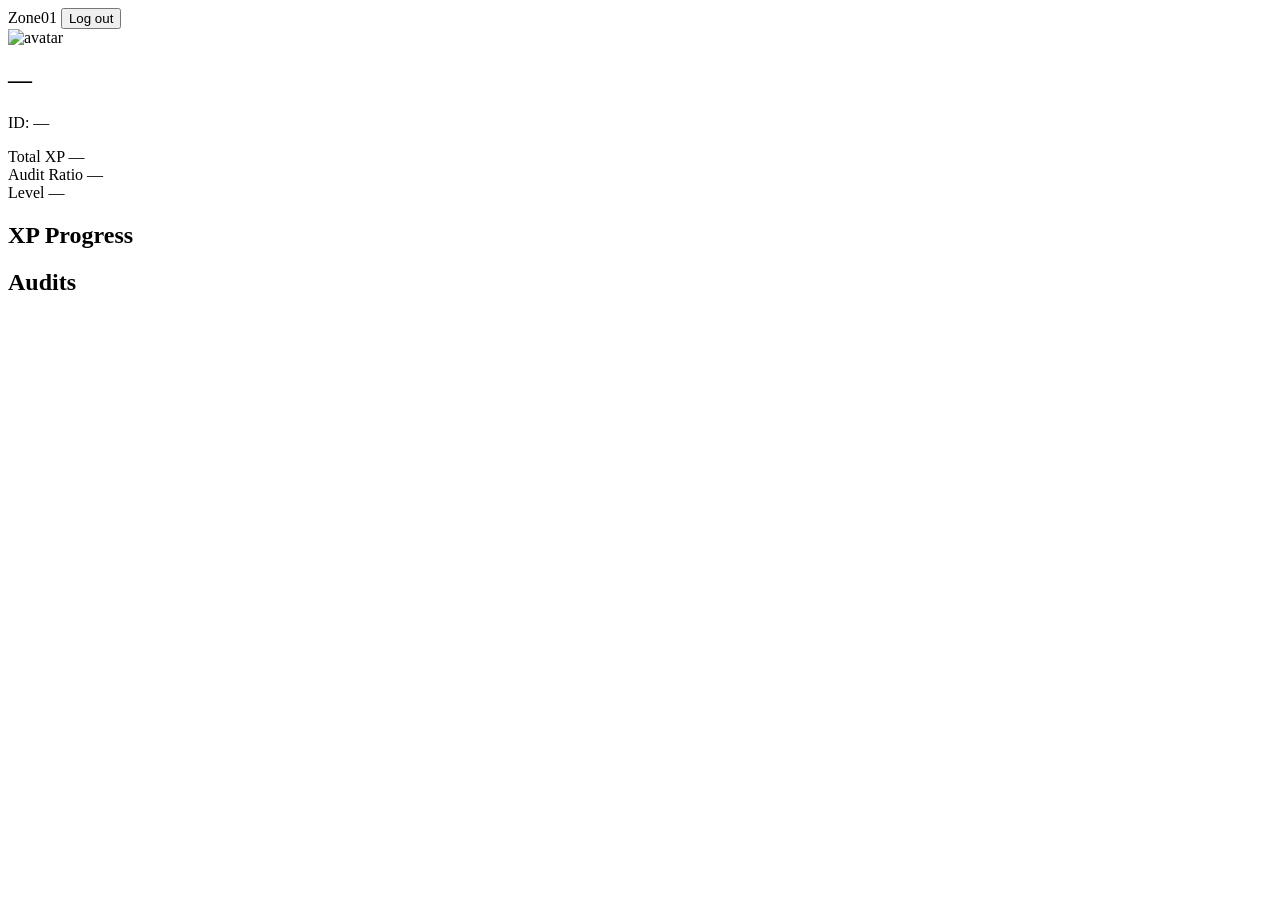
==== profile.html @ c6a388d3 "add profile" ====
<!DOCTYPE html>
<html lang="en">
  <head>
    <meta charset="UTF-8" />
    <meta name="viewport" content="width=device-width, initial-scale=1.0" />
    <link rel="stylesheet" href="./css/profile.css" />
    <link rel="icon" href="./assest/icon.png" />
    <title>Profile</title>
  </head>
  <body>
    <header class="topbar">
      <span class="brand">Zone01</span>
      <button id="logoutBtn" class="logout-btn">Log out</button>
    </header>

    <main class="profile-wrap">
      <section class="card user-card">
        <img id="avatar" class="avatar" alt="avatar" />
        <div>
          <h1 id="userLogin">—</h1>
          <p class="muted" id="userId">ID: —</p>
        </div>
      </section>

      <section class="stats-row">
        <div class="card stat">
          <span class="stat-label">Total XP</span>
          <span class="stat-value" id="xpTotal">—</span>
        </div>
        <div class="card stat">
          <span class="stat-label">Audit Ratio</span>
          <span class="stat-value" id="auditRatio">—</span>
        </div>
        <div class="card stat">
          <span class="stat-label">Level</span>
          <span class="stat-value" id="userLevel">—</span>
        </div>
      </section>

      <section class="graphs-row">
        <div class="card graph-card">
          <h2>XP Progress</h2>
          <div id="xpGraph" class="graph-container"></div>
        </div>
        <div class="card graph-card">
          <h2>Audits</h2>
          <div id="auditGraph" class="graph-container"></div>
        </div>
      </section>
    </main>

    <script type="module" src="./js/main.js"></script>
  </body>
</html>
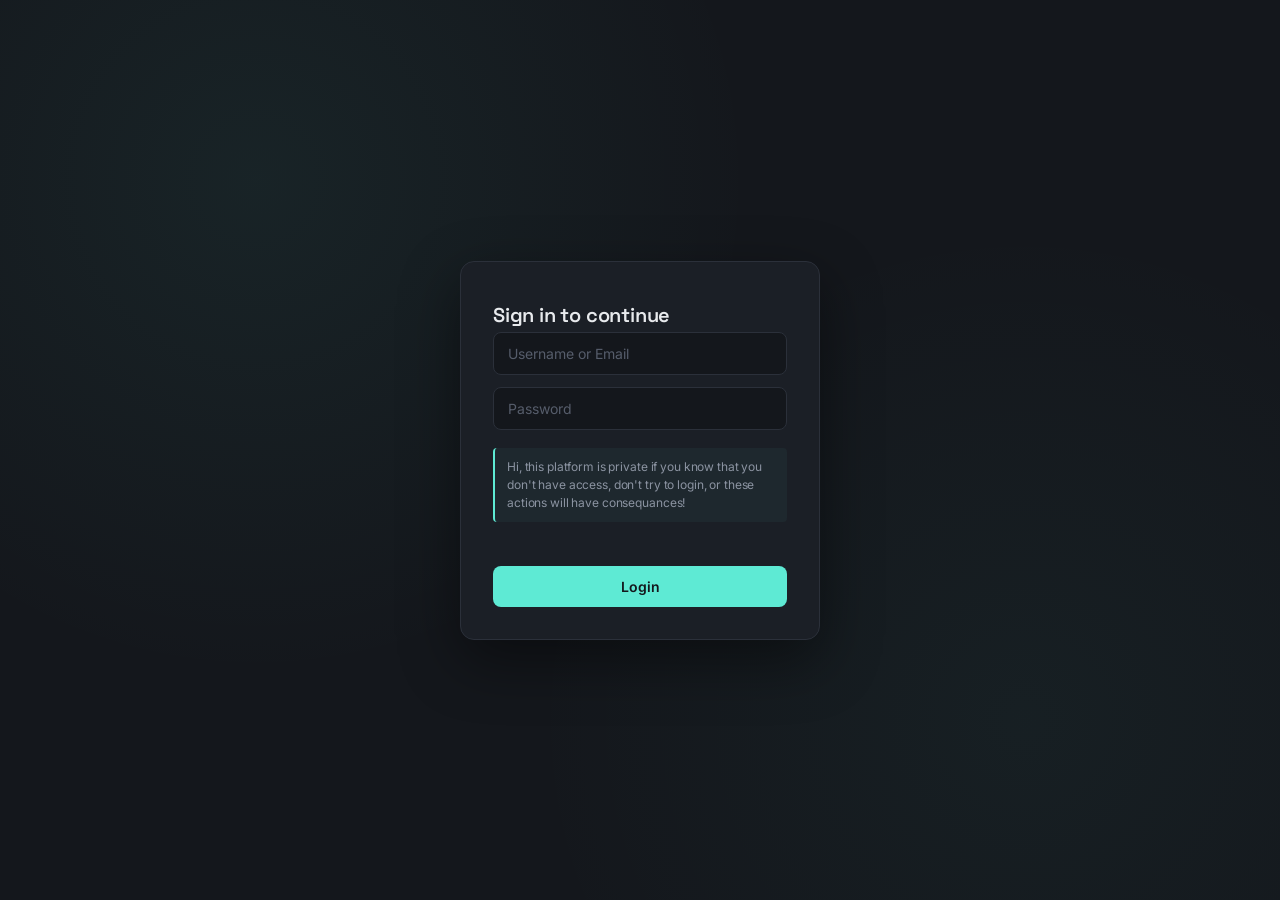
==== commit 3ab4f711: "change from xp to number of valid and faild" ====
--- a/profile.html
+++ b/profile.html
@@ -1,4 +1,4 @@
-<!DOCTYPE html>
+<!doctype html>
 <html lang="en">
   <head>
     <meta charset="UTF-8" />
@@ -7,6 +7,7 @@
     <link rel="icon" href="./assest/icon.png" />
     <title>Profile</title>
   </head>
+
   <body>
     <header class="topbar">
       <span class="brand">Zone01</span>
@@ -15,7 +16,8 @@
 
     <main class="profile-wrap">
       <section class="card user-card">
-        <img id="avatar" class="avatar" alt="avatar" />
+        <img id="avatar" class="avatar" alt="Avatar" />
+
         <div>
           <h1 id="userLogin">—</h1>
           <p class="muted" id="userId">ID: —</p>
@@ -23,7 +25,7 @@
       </section>
 
       <section class="stats-row">
-        <div class="card stat">
+                <div class="card stat">
           <span class="stat-label">Total XP</span>
           <span class="stat-value" id="xpTotal">—</span>
         </div>
@@ -31,6 +33,7 @@
           <span class="stat-label">Audit Ratio</span>
           <span class="stat-value" id="auditRatio">—</span>
         </div>
+
         <div class="card stat">
           <span class="stat-label">Level</span>
           <span class="stat-value" id="userLevel">—</span>
@@ -39,9 +42,10 @@
 
       <section class="graphs-row">
         <div class="card graph-card">
-          <h2>XP Progress</h2>
-          <div id="xpGraph" class="graph-container"></div>
+          <h2>Passed / Failed</h2>
+          <div id="resultGraph" class="graph-container"></div>
         </div>
+
         <div class="card graph-card">
           <h2>Audits</h2>
           <div id="auditGraph" class="graph-container"></div>
--- a/css/profile.css
+++ b/css/profile.css
@@ -0,0 +1,223 @@
+/* Profile — CSS
+   Palette: ink #14171C, panel #1B1F26, line #2B303A, text #E8EAED,
+            muted #8B93A1, accent #5EEAD4
+   Type: 'Space Grotesk' for headings, 'Inter' for body
+   (kept consistent with login.css)
+*/
+
+@import url('https://fonts.googleapis.com/css2?family=Space+Grotesk:wght@500;600&family=Inter:wght@400;500;600&display=swap');
+
+* {
+  box-sizing: border-box;
+}
+
+body {
+  margin: 0;
+  min-height: 100vh;
+  background: #14171c;
+  background-image: radial-gradient(
+      circle at 20% 20%,
+      rgba(94, 234, 212, 0.06),
+      transparent 40%
+    ),
+    radial-gradient(
+      circle at 80% 80%,
+      rgba(94, 234, 212, 0.04),
+      transparent 40%
+    );
+  font-family: 'Inter', -apple-system, BlinkMacSystemFont, sans-serif;
+  color: #e8eaed;
+}
+
+/* ---------- Topbar ---------- */
+
+.topbar {
+  display: flex;
+  align-items: center;
+  justify-content: space-between;
+  padding: 18px 32px;
+  border-bottom: 1px solid #2b303a;
+  background: rgba(27, 31, 38, 0.6);
+  backdrop-filter: blur(6px);
+  position: sticky;
+  top: 0;
+  z-index: 10;
+}
+
+.brand {
+  font-family: 'Space Grotesk', sans-serif;
+  font-weight: 600;
+  font-size: 18px;
+  letter-spacing: -0.01em;
+  color: #5eead4;
+}
+
+.logout-btn {
+  background: transparent;
+  border: 1px solid #2b303a;
+  color: #e8eaed;
+  padding: 8px 16px;
+  border-radius: 8px;
+  font-family: 'Inter', sans-serif;
+  font-size: 13px;
+  font-weight: 500;
+  cursor: pointer;
+  transition: border-color 0.15s ease, color 0.15s ease;
+}
+
+.logout-btn:hover {
+  border-color: #5eead4;
+  color: #5eead4;
+}
+
+/* ---------- Layout ---------- */
+
+.profile-wrap {
+  max-width: 960px;
+  margin: 0 auto;
+  padding: 32px 24px 64px;
+  display: flex;
+  flex-direction: column;
+  gap: 20px;
+}
+
+.card {
+  background: #1b1f26;
+  border: 1px solid #2b303a;
+  border-radius: 14px;
+  box-shadow: 0 20px 60px rgba(0, 0, 0, 0.35);
+}
+
+/* ---------- User card ---------- */
+
+.user-card {
+  display: flex;
+  align-items: center;
+  gap: 20px;
+  padding: 28px 32px;
+}
+
+.avatar {
+  width: 64px;
+  height: 64px;
+  flex-shrink: 0;
+  border-radius: 50%;
+  background: rgba(94, 234, 212, 0.1);
+  border: 1px solid #2b303a;
+  color: #5eead4;
+  display: flex;
+  align-items: center;
+  justify-content: center;
+  font-family: 'Space Grotesk', sans-serif;
+  font-size: 24px;
+  font-weight: 600;
+  text-transform: uppercase;
+}
+
+.user-card h1 {
+  margin: 0 0 4px;
+  font-family: 'Space Grotesk', sans-serif;
+  font-weight: 600;
+  font-size: 22px;
+  letter-spacing: -0.01em;
+}
+
+.muted {
+  margin: 0;
+  color: #8b93a1;
+  font-size: 13px;
+}
+
+/* ---------- Stats row ---------- */
+
+.stats-row {
+  display: grid;
+  grid-template-columns: repeat(auto-fit, minmax(180px, 1fr));
+  gap: 20px;
+}
+.stat {
+  padding: 22px 24px;
+  display: flex;
+  flex-direction: column;
+  gap: 8px;
+}
+
+.stat-label {
+  font-size: 12px;
+  color: #8b93a1;
+  text-transform: uppercase;
+  letter-spacing: 0.05em;
+}
+
+.stat-value {
+  font-family: 'Space Grotesk', sans-serif;
+  font-size: 26px;
+  font-weight: 600;
+  color: #5eead4;
+}
+
+/* ---------- Graphs row ---------- */
+
+.graphs-row {
+  display: grid;
+  grid-template-columns: 1fr 1fr;
+  gap: 20px;
+}
+
+.graph-card {
+  padding: 24px;
+}
+
+.graph-card h2 {
+  margin: 0 0 16px;
+  font-family: 'Space Grotesk', sans-serif;
+  font-weight: 600;
+  font-size: 15px;
+  color: #e8eaed;
+}
+
+.graph-container {
+  width: 100%;
+  min-height: 220px;
+  border: 1px solid #2b303a;
+  border-radius: 10px;
+  background: #14171c;
+  display: flex;
+  align-items: center;
+  justify-content: center;
+}
+
+.graph-container svg {
+  width: 100%;
+  height: 100%;
+}
+
+/* ---------- Responsive ---------- */
+
+@media (max-width: 900px) {
+  .stats-row {
+    grid-template-columns: repeat(2, 1fr);
+  }
+
+  .graphs-row {
+    grid-template-columns: 1fr;
+  }
+}
+
+@media (max-width: 720px) {
+  .stats-row {
+    grid-template-columns: 1fr;
+  }
+
+  .user-card {
+    flex-direction: column;
+    align-items: flex-start;
+    text-align: left;
+  }
+}
+
+@media (prefers-reduced-motion: reduce) {
+  .logout-btn {
+    transition: none;
+  }
+}
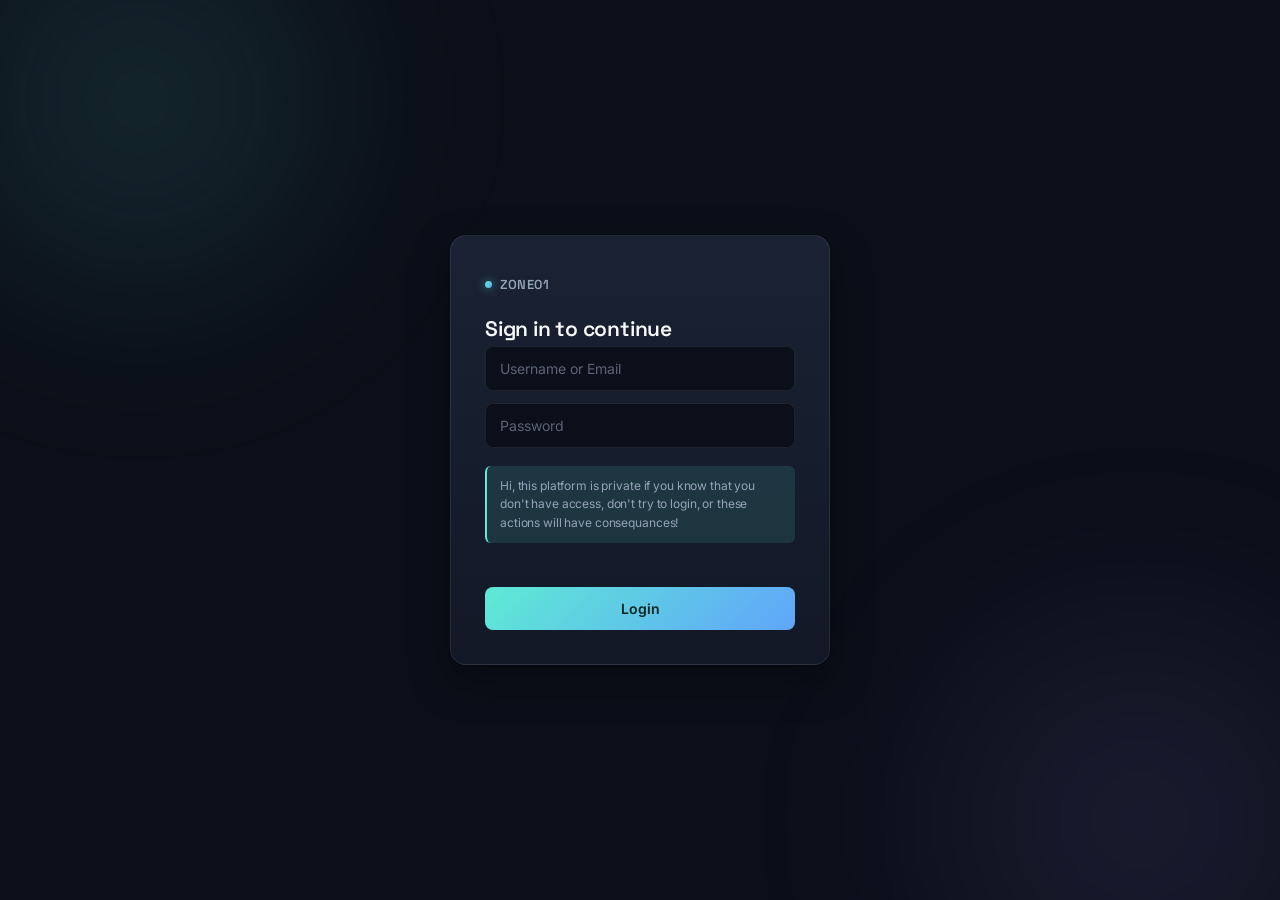
==== commit abc2de6d: "refactor" ====
--- a/profile.html
+++ b/profile.html
@@ -9,45 +9,89 @@
   </head>
 
   <body>
+    <div class="bg-glow bg-glow--one"></div>
+    <div class="bg-glow bg-glow--two"></div>
+
     <header class="topbar">
-      <span class="brand">Zone01</span>
-      <button id="logoutBtn" class="logout-btn">Log out</button>
+      <span class="brand">
+        <span class="brand__dot"></span>
+        Zone01
+      </span>
+      <button id="logoutBtn" class="logout-btn">
+        <span>Log out</span>
+      </button>
     </header>
 
     <main class="profile-wrap">
       <section class="card user-card">
-        <img id="avatar" class="avatar" alt="Avatar" />
+        <div class="avatar-ring">
+          <img id="avatar" class="avatar" alt="Avatar" />
+        </div>
 
-        <div>
+        <div class="user-card__info">
+          <span class="eyebrow">Developer profile</span>
           <h1 id="userLogin">—</h1>
           <p class="muted" id="userId">ID: —</p>
         </div>
       </section>
 
       <section class="stats-row">
-                <div class="card stat">
+        <div class="card stat">
+          <div class="stat__icon stat__icon--xp">
+            <svg viewBox="0 0 24 24" fill="none" xmlns="http://www.w3.org/2000/svg">
+              <path d="M13 2 4 14h6l-1 8 9-12h-6l1-8Z" stroke="currentColor" stroke-width="1.6" stroke-linejoin="round" stroke-linecap="round"/>
+            </svg>
+          </div>
           <span class="stat-label">Total XP</span>
           <span class="stat-value" id="xpTotal">—</span>
         </div>
+
         <div class="card stat">
+          <div class="stat__icon stat__icon--audit">
+            <svg viewBox="0 0 24 24" fill="none" xmlns="http://www.w3.org/2000/svg">
+              <path d="M12 3 4 6v6c0 4.4 3.2 7.9 8 9 4.8-1.1 8-4.6 8-9V6l-8-3Z" stroke="currentColor" stroke-width="1.6" stroke-linejoin="round"/>
+              <path d="m9 12 2 2 4-4" stroke="currentColor" stroke-width="1.6" stroke-linecap="round" stroke-linejoin="round"/>
+            </svg>
+          </div>
           <span class="stat-label">Audit Ratio</span>
           <span class="stat-value" id="auditRatio">—</span>
         </div>
 
         <div class="card stat">
+          <div class="stat__icon stat__icon--level">
+            <svg viewBox="0 0 24 24" fill="none" xmlns="http://www.w3.org/2000/svg">
+              <path d="m12 2 3.1 6.3 6.9 1-5 4.9 1.2 6.8L12 17.8 5.8 21l1.2-6.8-5-4.9 6.9-1L12 2Z" stroke="currentColor" stroke-width="1.6" stroke-linejoin="round"/>
+            </svg>
+          </div>
           <span class="stat-label">Level</span>
           <span class="stat-value" id="userLevel">—</span>
         </div>
       </section>
 
+      <section class="graphs-row graphs-row--full">
+        <div class="card graph-card">
+          <div class="graph-card__head">
+            <h2>XP Progression</h2>
+            <span class="muted graph-card__sub">Cumulative XP earned over time</span>
+          </div>
+          <div id="xpGraph" class="graph-container graph-container--wide"></div>
+        </div>
+      </section>
+
       <section class="graphs-row">
         <div class="card graph-card">
-          <h2>Passed / Failed</h2>
+          <div class="graph-card__head">
+            <h2>Passed / Failed</h2>
+            <span class="muted graph-card__sub">Project results overview</span>
+          </div>
           <div id="resultGraph" class="graph-container"></div>
         </div>
 
         <div class="card graph-card">
-          <h2>Audits</h2>
+          <div class="graph-card__head">
+            <h2>Audits</h2>
+            <span class="muted graph-card__sub">Closure type distribution</span>
+          </div>
           <div id="auditGraph" class="graph-container"></div>
         </div>
       </section>
--- a/css/profile.css
+++ b/css/profile.css
@@ -1,91 +1,104 @@
-/* Profile — CSS
-   Palette: ink #14171C, panel #1B1F26, line #2B303A, text #E8EAED,
-            muted #8B93A1, accent #5EEAD4
-   Type: 'Space Grotesk' for headings, 'Inter' for body
-   (kept consistent with login.css)
-*/
-
-@import url('https://fonts.googleapis.com/css2?family=Space+Grotesk:wght@500;600&family=Inter:wght@400;500;600&display=swap');
-
-* {
-  box-sizing: border-box;
-}
+@import url('./variables.css');
 
 body {
-  margin: 0;
-  min-height: 100vh;
-  background: #14171c;
-  background-image: radial-gradient(
-      circle at 20% 20%,
-      rgba(94, 234, 212, 0.06),
-      transparent 40%
-    ),
-    radial-gradient(
-      circle at 80% 80%,
-      rgba(94, 234, 212, 0.04),
-      transparent 40%
-    );
-  font-family: 'Inter', -apple-system, BlinkMacSystemFont, sans-serif;
-  color: #e8eaed;
+  position: relative;
+  overflow-x: hidden;
+}
+
+.card {
+  position: relative;
+  z-index: 1;
+  background: var(--card);
+  border: 1px solid var(--border);
+  border-radius: var(--radius-lg);
+  box-shadow: var(--shadow-card);
+  transition: transform var(--dur-base) var(--ease-out),
+    box-shadow var(--dur-base) var(--ease-out),
+    border-color var(--dur-base) var(--ease-out),
+    background var(--dur-base) var(--ease-out);
 }
 
 /* ---------- Topbar ---------- */
 
 .topbar {
-  display: flex;
-  align-items: center;
-  justify-content: space-between;
-  padding: 18px 32px;
-  border-bottom: 1px solid #2b303a;
-  background: rgba(27, 31, 38, 0.6);
-  backdrop-filter: blur(6px);
   position: sticky;
   top: 0;
   z-index: 10;
+  display: flex;
+  align-items: center;
+  justify-content: space-between;
+  padding: 16px 32px;
+  border-bottom: 1px solid var(--border);
+  background: rgba(11, 15, 25, 0.7);
+  backdrop-filter: blur(10px);
+  -webkit-backdrop-filter: blur(10px);
 }
 
 .brand {
-  font-family: 'Space Grotesk', sans-serif;
-  font-weight: 600;
-  font-size: 18px;
+  display: flex;
+  align-items: center;
+  gap: 9px;
+  font-family: var(--font-display);
+  font-weight: 600;
+  font-size: 17px;
   letter-spacing: -0.01em;
-  color: #5eead4;
+  color: var(--text);
+}
+
+.brand__dot {
+  width: 8px;
+  height: 8px;
+  border-radius: 50%;
+  background: var(--grad-primary);
+  box-shadow: 0 0 12px rgba(94, 234, 212, 0.55);
 }
 
 .logout-btn {
   background: transparent;
-  border: 1px solid #2b303a;
-  color: #e8eaed;
-  padding: 8px 16px;
-  border-radius: 8px;
-  font-family: 'Inter', sans-serif;
+  border: 1px solid var(--border);
+  color: var(--text);
+  padding: 9px 18px;
+  border-radius: var(--radius-sm);
+  font-family: var(--font-body);
   font-size: 13px;
   font-weight: 500;
   cursor: pointer;
-  transition: border-color 0.15s ease, color 0.15s ease;
+  transition: border-color var(--dur-fast) var(--ease-out),
+    color var(--dur-fast) var(--ease-out),
+    background var(--dur-fast) var(--ease-out);
 }
 
 .logout-btn:hover {
-  border-color: #5eead4;
-  color: #5eead4;
+  border-color: rgba(239, 68, 68, 0.4);
+  color: #fca5a5;
+  background: rgba(239, 68, 68, 0.08);
 }
 
 /* ---------- Layout ---------- */
 
 .profile-wrap {
-  max-width: 960px;
+  position: relative;
+  z-index: 1;
+  max-width: 1040px;
   margin: 0 auto;
-  padding: 32px 24px 64px;
+  padding: 36px 24px 72px;
   display: flex;
   flex-direction: column;
-  gap: 20px;
-}
-
-.card {
-  background: #1b1f26;
-  border: 1px solid #2b303a;
-  border-radius: 14px;
-  box-shadow: 0 20px 60px rgba(0, 0, 0, 0.35);
+  gap: 22px;
+}
+
+.profile-wrap > * {
+  animation: fadeInUp var(--dur-slow) var(--ease-out) both;
+}
+
+.profile-wrap > *:nth-child(2) {
+  animation-delay: 0.05s;
+}
+.profile-wrap > *:nth-child(3) {
+  animation-delay: 0.1s;
+}
+.profile-wrap > *:nth-child(4) {
+  animation-delay: 0.15s;
 }
 
 /* ---------- User card ---------- */
@@ -93,38 +106,54 @@
 .user-card {
   display: flex;
   align-items: center;
-  gap: 20px;
-  padding: 28px 32px;
+  gap: 22px;
+  padding: 30px 32px;
+}
+
+.avatar-ring {
+  flex-shrink: 0;
+  width: 72px;
+  height: 72px;
+  border-radius: 50%;
+  padding: 2px;
+  background: var(--grad-primary);
 }
 
 .avatar {
-  width: 64px;
-  height: 64px;
-  flex-shrink: 0;
+  width: 100%;
+  height: 100%;
+  display: block;
   border-radius: 50%;
-  background: rgba(94, 234, 212, 0.1);
-  border: 1px solid #2b303a;
-  color: #5eead4;
-  display: flex;
-  align-items: center;
-  justify-content: center;
-  font-family: 'Space Grotesk', sans-serif;
-  font-size: 24px;
-  font-weight: 600;
+  background: var(--surface);
+  border: 3px solid var(--card);
+  object-fit: cover;
+}
+
+.user-card__info {
+  display: flex;
+  flex-direction: column;
+  gap: 4px;
+}
+
+.eyebrow {
+  font-size: 11px;
+  font-weight: 600;
+  letter-spacing: 0.08em;
   text-transform: uppercase;
+  color: var(--primary);
 }
 
 .user-card h1 {
-  margin: 0 0 4px;
-  font-family: 'Space Grotesk', sans-serif;
-  font-weight: 600;
-  font-size: 22px;
+  margin: 0;
+  font-family: var(--font-display);
+  font-weight: 600;
+  font-size: 23px;
   letter-spacing: -0.01em;
 }
 
 .muted {
   margin: 0;
-  color: #8b93a1;
+  color: var(--muted);
   font-size: 13px;
 }
 
@@ -132,31 +161,72 @@
 
 .stats-row {
   display: grid;
-  grid-template-columns: repeat(auto-fit, minmax(180px, 1fr));
+  grid-template-columns: repeat(auto-fit, minmax(190px, 1fr));
   gap: 20px;
 }
+
 .stat {
   padding: 22px 24px;
   display: flex;
   flex-direction: column;
-  gap: 8px;
+  gap: 10px;
+  cursor: default;
+}
+
+.stat:hover {
+  transform: translateY(-3px);
+  border-color: var(--border-strong);
+  box-shadow: var(--shadow-card-hover);
+  background: var(--card-hover);
+}
+
+.stat__icon {
+  width: 34px;
+  height: 34px;
+  border-radius: var(--radius-sm);
+  display: flex;
+  align-items: center;
+  justify-content: center;
+  margin-bottom: 2px;
+}
+
+.stat__icon svg {
+  width: 17px;
+  height: 17px;
+}
+
+.stat__icon--xp {
+  background: var(--primary-soft);
+  color: var(--primary);
+}
+
+.stat__icon--audit {
+  background: var(--secondary-soft);
+  color: var(--secondary);
+}
+
+.stat__icon--level {
+  background: var(--accent-soft);
+  color: var(--accent);
 }
 
 .stat-label {
   font-size: 12px;
-  color: #8b93a1;
+  color: var(--muted);
   text-transform: uppercase;
-  letter-spacing: 0.05em;
+  letter-spacing: 0.06em;
+  font-weight: 500;
 }
 
 .stat-value {
-  font-family: 'Space Grotesk', sans-serif;
-  font-size: 26px;
-  font-weight: 600;
-  color: #5eead4;
-}
-
-/* ---------- Graphs row ---------- */
+  font-family: var(--font-display);
+  font-size: 27px;
+  font-weight: 600;
+  color: var(--text);
+  letter-spacing: -0.01em;
+}
+
+/* ---------- Graphs ---------- */
 
 .graphs-row {
   display: grid;
@@ -164,32 +234,58 @@
   gap: 20px;
 }
 
+.graphs-row--full {
+  grid-template-columns: 1fr;
+}
+
 .graph-card {
-  padding: 24px;
+  padding: 26px 26px 22px;
+}
+
+.graph-card:hover {
+  border-color: var(--border-strong);
+}
+
+.graph-card__head {
+  display: flex;
+  flex-direction: column;
+  gap: 3px;
+  margin-bottom: 18px;
 }
 
 .graph-card h2 {
-  margin: 0 0 16px;
-  font-family: 'Space Grotesk', sans-serif;
+  margin: 0;
+  font-family: var(--font-display);
   font-weight: 600;
   font-size: 15px;
-  color: #e8eaed;
+  color: var(--text);
+}
+
+.graph-card__sub {
+  font-size: 12px;
 }
 
 .graph-container {
+  position: relative;
   width: 100%;
-  min-height: 220px;
-  border: 1px solid #2b303a;
-  border-radius: 10px;
-  background: #14171c;
+  min-height: 240px;
+  border-radius: var(--radius-md);
+  background: var(--surface);
+  border: 1px solid var(--border);
   display: flex;
   align-items: center;
   justify-content: center;
+  overflow: hidden;
+}
+
+.graph-container--wide {
+  min-height: 260px;
 }
 
 .graph-container svg {
   width: 100%;
   height: 100%;
+  display: block;
 }
 
 /* ---------- Responsive ---------- */
@@ -205,6 +301,10 @@
 }
 
 @media (max-width: 720px) {
+  .topbar {
+    padding: 14px 20px;
+  }
+
   .stats-row {
     grid-template-columns: 1fr;
   }
@@ -213,11 +313,10 @@
     flex-direction: column;
     align-items: flex-start;
     text-align: left;
-  }
-}
-
-@media (prefers-reduced-motion: reduce) {
-  .logout-btn {
-    transition: none;
-  }
-}
+    padding: 26px 24px;
+  }
+
+  .profile-wrap {
+    padding: 24px 16px 56px;
+  }
+}
